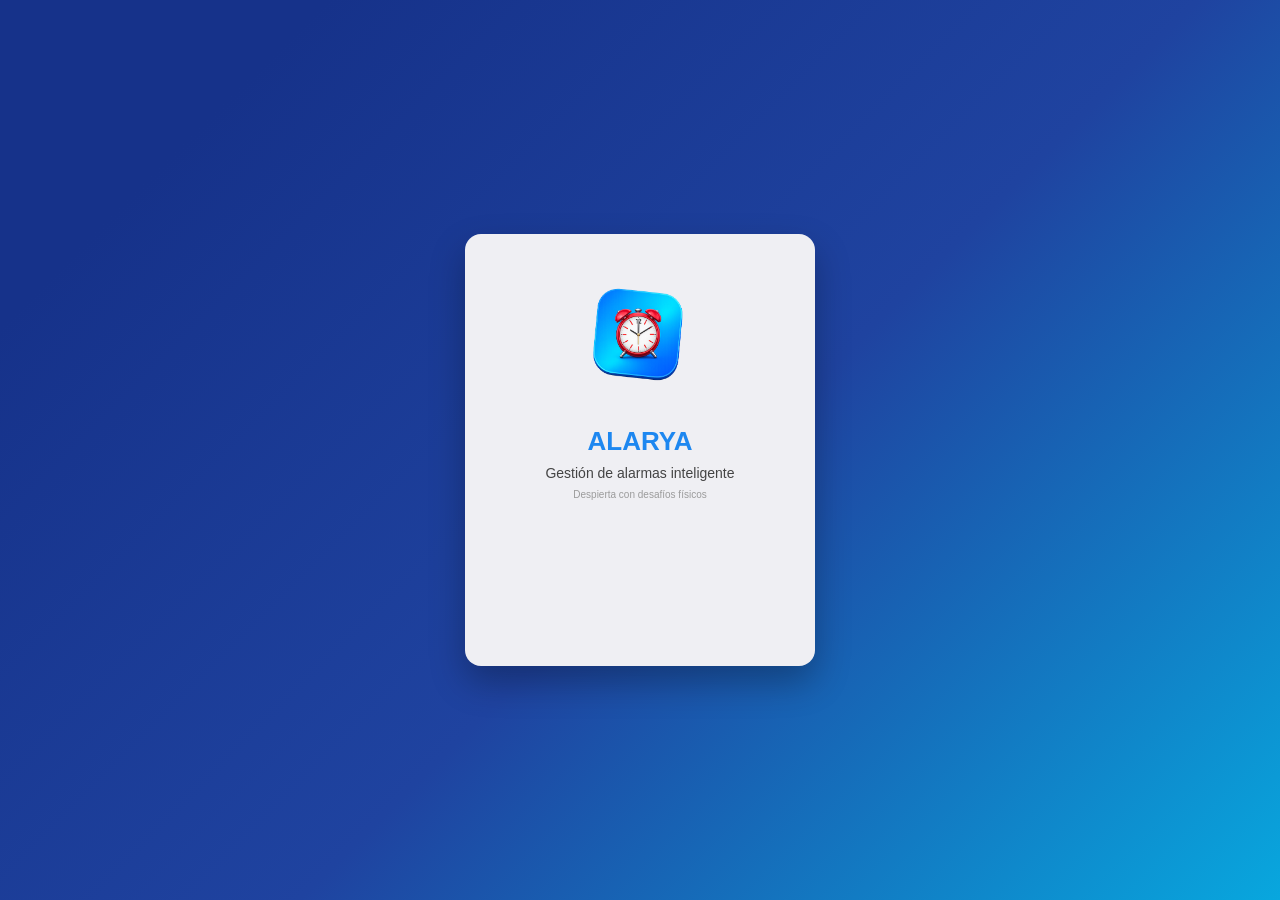
==== index.html @ 531d2dd0 "feature: Se construye estilos login, se incluye logo" ====
<!DOCTYPE html>
<html lang="es">
<head>
    <meta charset="UTF-8">
    <meta name="viewport" content="width=device-width, initial-scale=1.0">
    <title>ALARYA</title>
    <link rel="stylesheet" href="styles/main.css">
</head>
<body>
    <main class="login">
        <section class="cuadro-login">
            <img src="assets/logos/alarya.png" alt="Logo ALARYA" class="logo-alarya"/>
            <h1 class="titulo">ALARYA</h1>
            <p class="texto">Gestión de alarmas inteligente</p>
            <p class="texto-2">Despierta con desafíos físicos</p>
        </section>
    </main>
</body>
---- styles/main.css ----
*{
    margin: 0;
    padding: 0;
    box-sizing: border-box;
}

body{
    font-family: Arial, Helvetica, sans-serif;
}

.login{
    background: linear-gradient(135deg, #16328a 15%, #1f43a0 55%, #08a7de 100%);
    height: 100vh;
    display: flex;
    justify-content: center;
    align-items: center;
}

.cuadro-login{
    padding: 28px 28px 24px;
    background-color: #efeff3;
    height: 432px;
    width: 350px;
    border-radius: 16px;
    box-shadow: 0 16px 35px rgba(0, 0, 0, 0.28);
    text-align: center;;
}

.logo-alarya{
    height: 150px;
    width: 150px;
    object-fit: cover;
    border-radius: 14px;
    display: block;
    margin: 0 auto 14px;
}

.titulo{
    font-size: 26px;
    font-weight: 800;
    color: #1d87f0;
    margin-bottom: 8px;
}

.texto{
    font-size: 14px;
    color: #444444;
    margin-bottom: 8px;
}

.texto-2{
    font-size: 10px;
    color: #9b9b9b;
    margin-bottom: 28px;
}
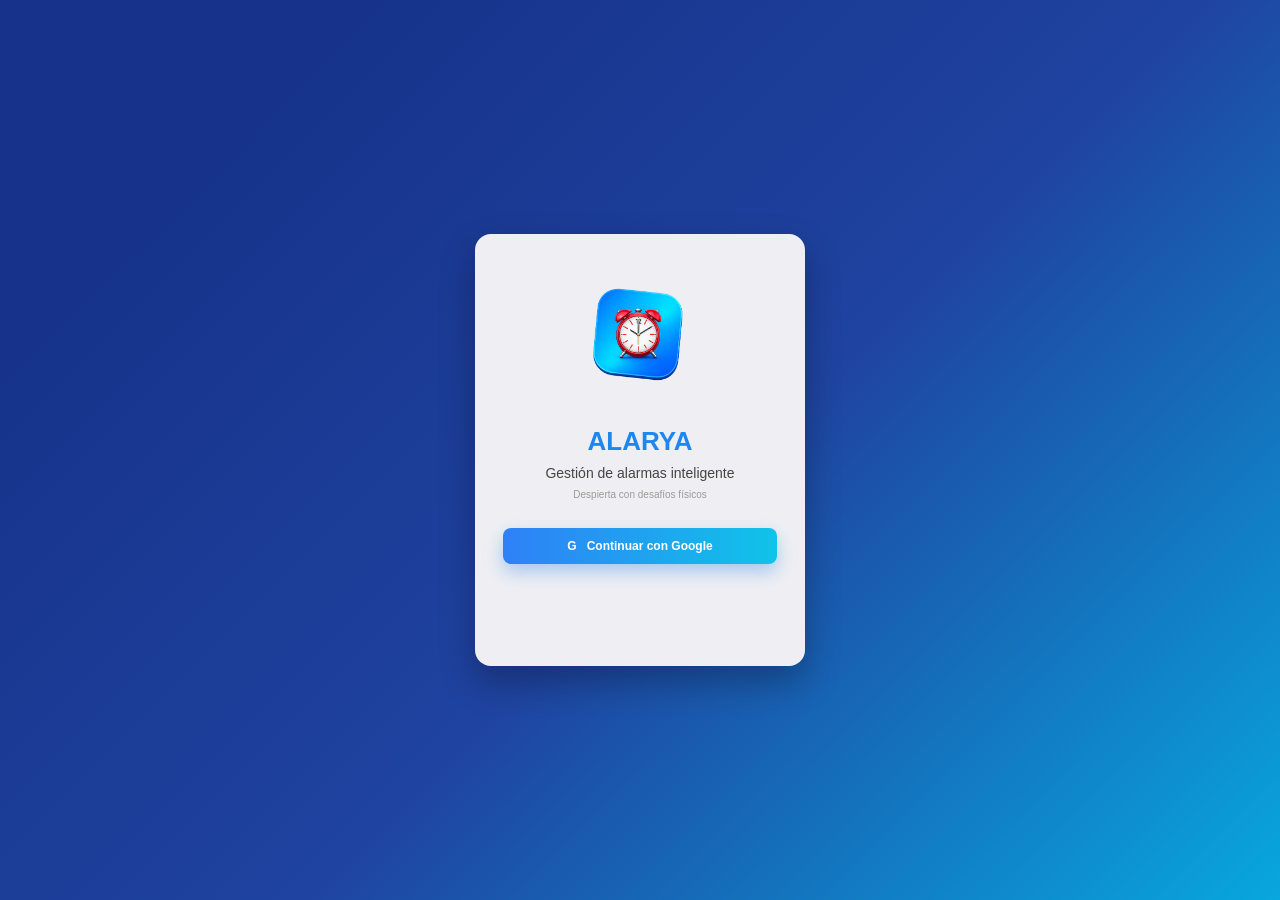
==== commit f6de6a2a: "feature: Se incluye boton google" ====
--- a/index.html
+++ b/index.html
@@ -13,6 +13,10 @@
             <h1 class="titulo">ALARYA</h1>
             <p class="texto">Gestión de alarmas inteligente</p>
             <p class="texto-2">Despierta con desafíos físicos</p>
+            <button class="google">
+                <span>G</span>
+                <span>Continuar con Google</span>
+            </button>
         </section>
     </main>
 </body>
--- a/styles/main.css
+++ b/styles/main.css
@@ -20,7 +20,7 @@
     padding: 28px 28px 24px;
     background-color: #efeff3;
     height: 432px;
-    width: 350px;
+    width: 330px;
     border-radius: 16px;
     box-shadow: 0 16px 35px rgba(0, 0, 0, 0.28);
     text-align: center;;
@@ -52,4 +52,21 @@
     font-size: 10px;
     color: #9b9b9b;
     margin-bottom: 28px;
+}
+
+.google{
+    background: linear-gradient(90deg, #2f80f7 0%, #10c3e9 100%);
+    color: #fff;
+    font-size: 12px;
+    font-weight: 700;
+    cursor:pointer;
+    display: flex;
+    align-items: center;
+    justify-content: center;
+    gap: 10px;
+    box-shadow: 0 8px 18px rgba(33, 125, 232, 0.35);
+    border: none;
+    border-radius: 8px;
+    height: 36px;
+    width: 100%;
 }
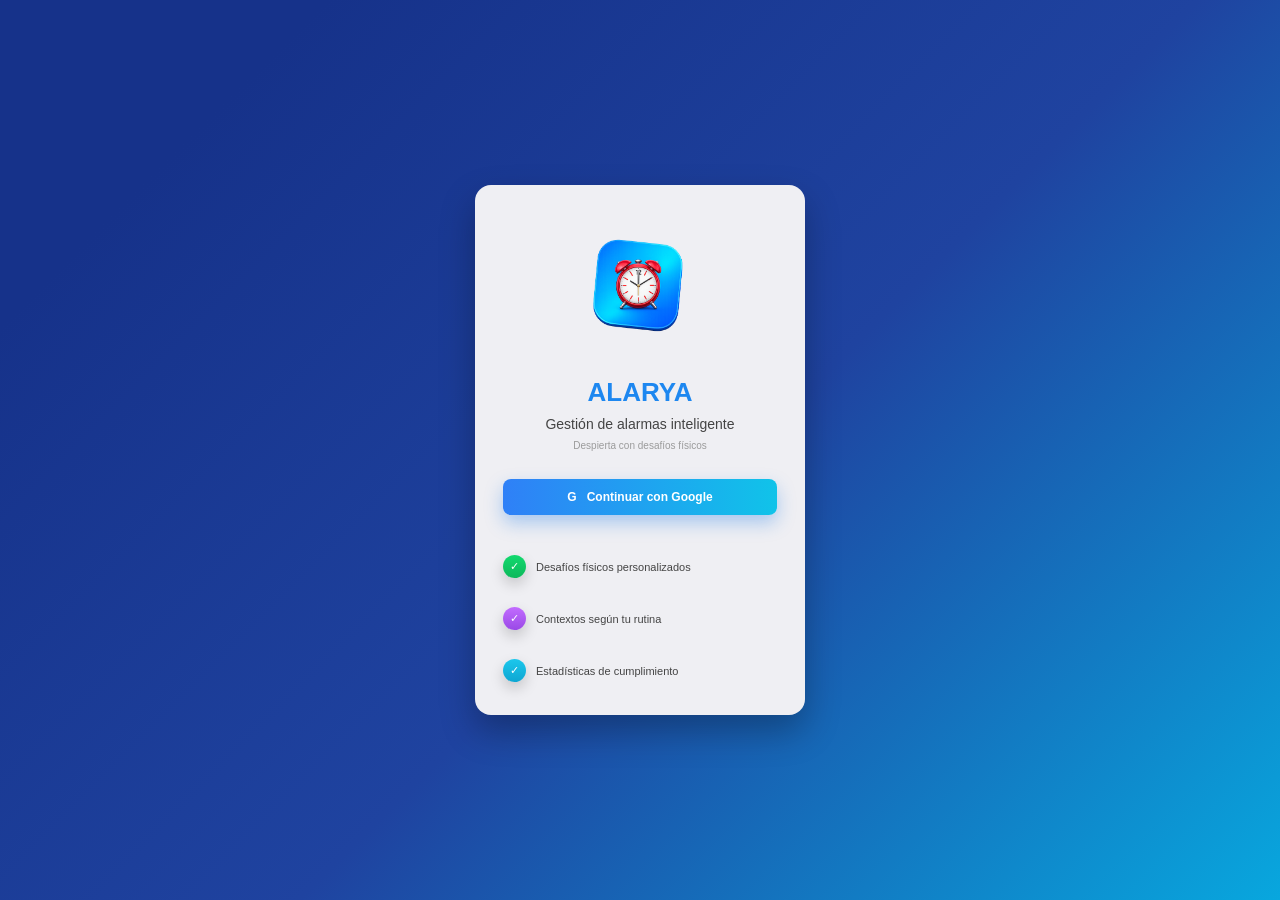
==== commit 039890b2: "feature: se agrega listado items, se arregla tarjeta login espacio" ====
--- a/index.html
+++ b/index.html
@@ -17,6 +17,22 @@
                 <span>G</span>
                 <span>Continuar con Google</span>
             </button>
+            <div class="items-alarya">
+                <div class="item">
+                    <span class="icono i-verde">✓</span>
+                    <span>Desafíos físicos personalizados</span>
+                </div>
+                <br>
+                <div class="item">
+                    <span class="icono i-morado">✓</span>
+                    <span>Contextos según tu rutina</span>
+                </div>
+                <br>
+                <div class="item">
+                    <span class="icono i-azul">✓</span>
+                    <span>Estadísticas de cumplimiento</span>
+                </div>
+            </div>
         </section>
     </main>
 </body>
--- a/styles/main.css
+++ b/styles/main.css
@@ -19,7 +19,7 @@
 .cuadro-login{
     padding: 28px 28px 24px;
     background-color: #efeff3;
-    height: 432px;
+    height: 530px;
     width: 330px;
     border-radius: 16px;
     box-shadow: 0 16px 35px rgba(0, 0, 0, 0.28);
@@ -69,4 +69,41 @@
     border-radius: 8px;
     height: 36px;
     width: 100%;
+}
+
+.items-alarya{
+    display: flex;
+    flex-direction: column;
+    align-items: flex-start;
+    margin-top: 40px;
+}
+
+.item{
+    font-size: 11px;
+    color: #444444;
+    display: flex;
+    align-items: center;
+    gap: 10px;
+    margin-bottom: 11px;
+}
+
+.icono{
+    height: 23px;
+    width: 23px;
+    border-radius: 50%;
+    color: #fff;
+    display: flex;
+    justify-content: center;
+    align-items: center;
+    box-shadow: 0 6px 14px rgba(0, 0, 0, 0.18);
+}
+
+.i-verde{
+    background: linear-gradient(180deg, #12d96e 0%, #0db85b 100%);
+}
+.i-morado{
+    background: linear-gradient(180deg, #c26cff 0%, #9a49e6 100%);
+}
+.i-azul{
+    background: linear-gradient(180deg, #1cc7ec 0%, #0ea6d2 100%);
 }
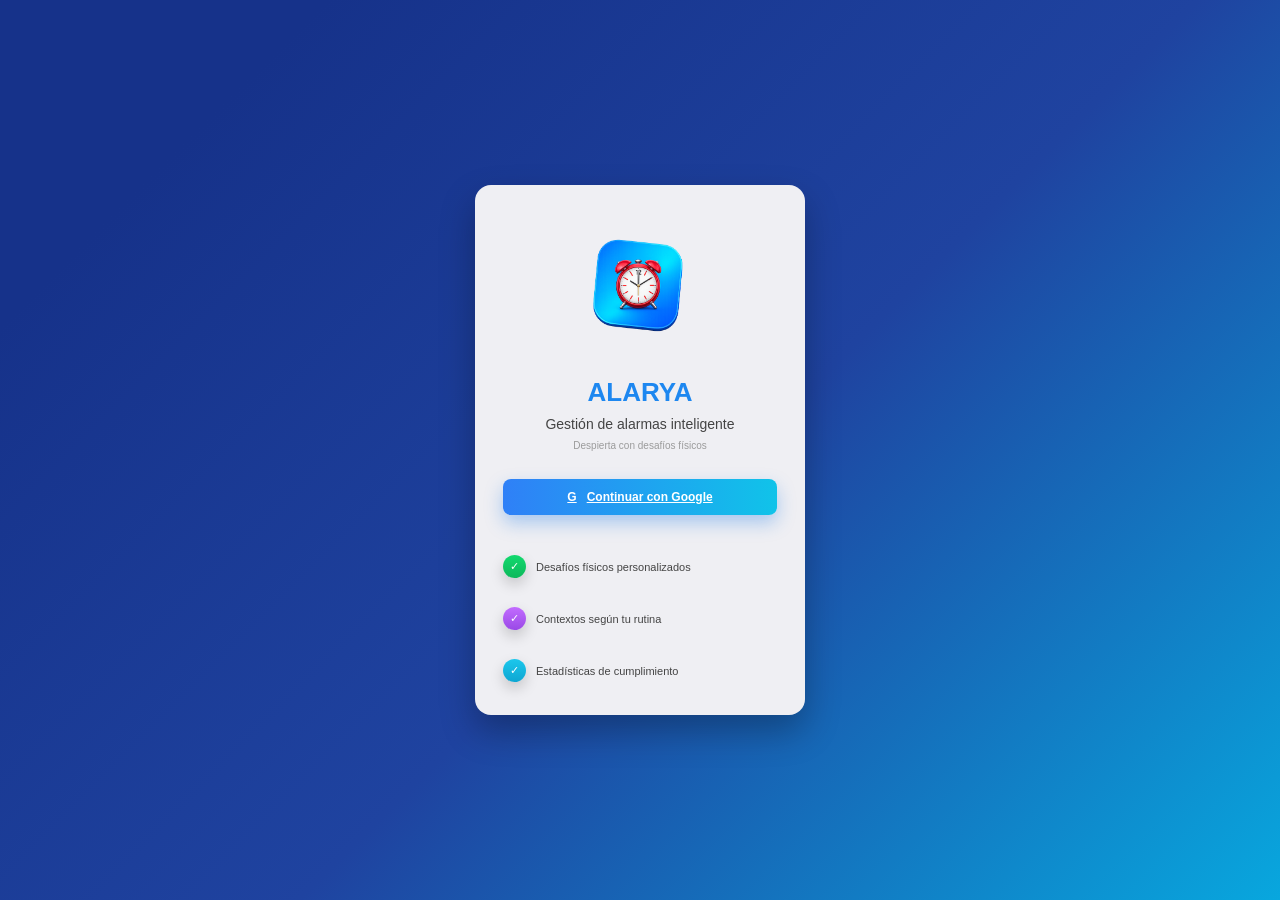
==== commit 79192dd0: "feature: Se agrega conector inicio de sesion" ====
--- a/index.html
+++ b/index.html
@@ -13,10 +13,10 @@
             <h1 class="titulo">ALARYA</h1>
             <p class="texto">Gestión de alarmas inteligente</p>
             <p class="texto-2">Despierta con desafíos físicos</p>
-            <button class="google">
+            <a href="pages/google.html" class="google">
                 <span>G</span>
                 <span>Continuar con Google</span>
-            </button>
+            </a>
             <div class="items-alarya">
                 <div class="item">
                     <span class="icono i-verde">✓</span>
